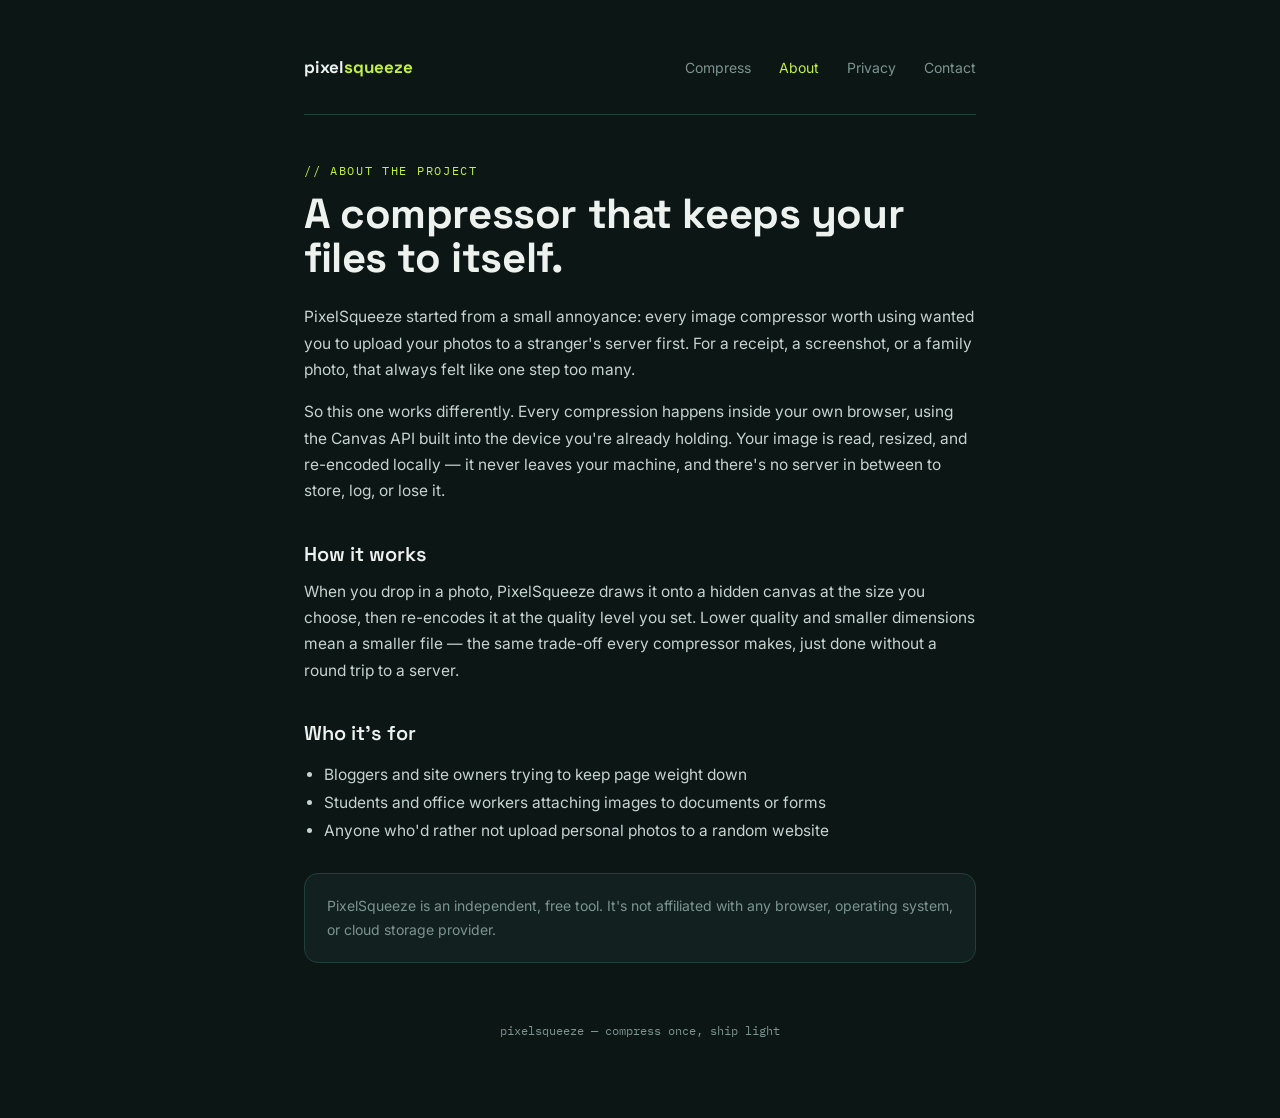
==== about.html @ 94f1001a "Added Google Analytics" ====
<!DOCTYPE html>
<html lang="en">
<head>
<meta charset="UTF-8">
<meta name="viewport" content="width=device-width, initial-scale=1.0">
<title>About — PixelSqueeze</title>
<link rel="preconnect" href="https://fonts.googleapis.com">
<link href="https://fonts.googleapis.com/css2?family=Space+Grotesk:wght@400;500;600;700&family=Inter:wght@400;500;600&family=IBM+Plex+Mono:wght@400;500;600&display=swap" rel="stylesheet">
<style>
  :root{
    --bg:#0b1615; --surface:#12211f; --surface-2:#182b28;
    --border:#22403a; --text:#eef2ee; --muted:#7c9490; --accent:#c4f042;
  }
  *{box-sizing:border-box;}
  body{
    margin:0; background:var(--bg); color:var(--text);
    font-family:'Inter',sans-serif; -webkit-font-smoothing:antialiased;
  }
  ::selection{background:var(--accent);color:#0b1615;}
  .wrap{max-width:720px;margin:0 auto;padding:56px 24px 80px;}
  nav{
    display:flex;justify-content:space-between;align-items:center;
    padding-bottom:36px;margin-bottom:48px;border-bottom:1px solid var(--border);
  }
  .brand{font-family:'Space Grotesk',sans-serif;font-weight:700;font-size:17px;text-decoration:none;color:var(--text);}
  .brand span{color:var(--accent);}
  .nav-links{display:flex;gap:28px;}
  .nav-links a{color:var(--muted);text-decoration:none;font-size:14px;transition:color .15s ease;}
  .nav-links a:hover{color:var(--text);}
  .nav-links a.active{color:var(--accent);}
  .eyebrow{
    font-family:'IBM Plex Mono',monospace;font-size:12px;letter-spacing:.14em;
    text-transform:uppercase;color:var(--accent);margin-bottom:14px;
  }
  h1{
    font-family:'Space Grotesk',sans-serif;font-weight:700;
    font-size:clamp(30px,5vw,42px);line-height:1.05;margin:0 0 24px;letter-spacing:-0.01em;
  }
  h2{
    font-family:'Space Grotesk',sans-serif;font-weight:600;
    font-size:20px;margin:36px 0 12px;
  }
  p{color:#c7d3cf;line-height:1.7;font-size:15.5px;margin:0 0 16px;}
  .card{
    background:var(--surface);border:1px solid var(--border);
    border-radius:14px;padding:20px 22px;margin:28px 0;
  }
  .card p{margin:0;color:var(--muted);font-size:14px;}
  ul{color:#c7d3cf;line-height:1.8;font-size:15.5px;padding-left:20px;}
  footer{
    margin-top:60px;color:var(--muted);font-size:12px;
    font-family:'IBM Plex Mono',monospace;text-align:center;
  }
</style>
</head>
<body>
<div class="wrap">
  <nav>
    <a href="index.html" class="brand">pixel<span>squeeze</span></a>
    <div class="nav-links">
      <a href="index.html">Compress</a>
      <a href="about.html" class="active">About</a>
      <a href="privacy.html">Privacy</a>
      <a href="contact.html">Contact</a>
    </div>
  </nav>

  <div class="eyebrow">// about the project</div>
  <h1>A compressor that keeps your files to itself.</h1>

  <p>PixelSqueeze started from a small annoyance: every image compressor worth using wanted you to upload your photos to a stranger's server first. For a receipt, a screenshot, or a family photo, that always felt like one step too many.</p>

  <p>So this one works differently. Every compression happens inside your own browser, using the Canvas API built into the device you're already holding. Your image is read, resized, and re-encoded locally — it never leaves your machine, and there's no server in between to store, log, or lose it.</p>

  <h2>How it works</h2>
  <p>When you drop in a photo, PixelSqueeze draws it onto a hidden canvas at the size you choose, then re-encodes it at the quality level you set. Lower quality and smaller dimensions mean a smaller file — the same trade-off every compressor makes, just done without a round trip to a server.</p>

  <h2>Who it's for</h2>
  <ul>
    <li>Bloggers and site owners trying to keep page weight down</li>
    <li>Students and office workers attaching images to documents or forms</li>
    <li>Anyone who'd rather not upload personal photos to a random website</li>
  </ul>

  <div class="card">
    <p>PixelSqueeze is an independent, free tool. It's not affiliated with any browser, operating system, or cloud storage provider.</p>
  </div>

  <footer>pixelsqueeze — compress once, ship light</footer>
</div>
</body>
</html>
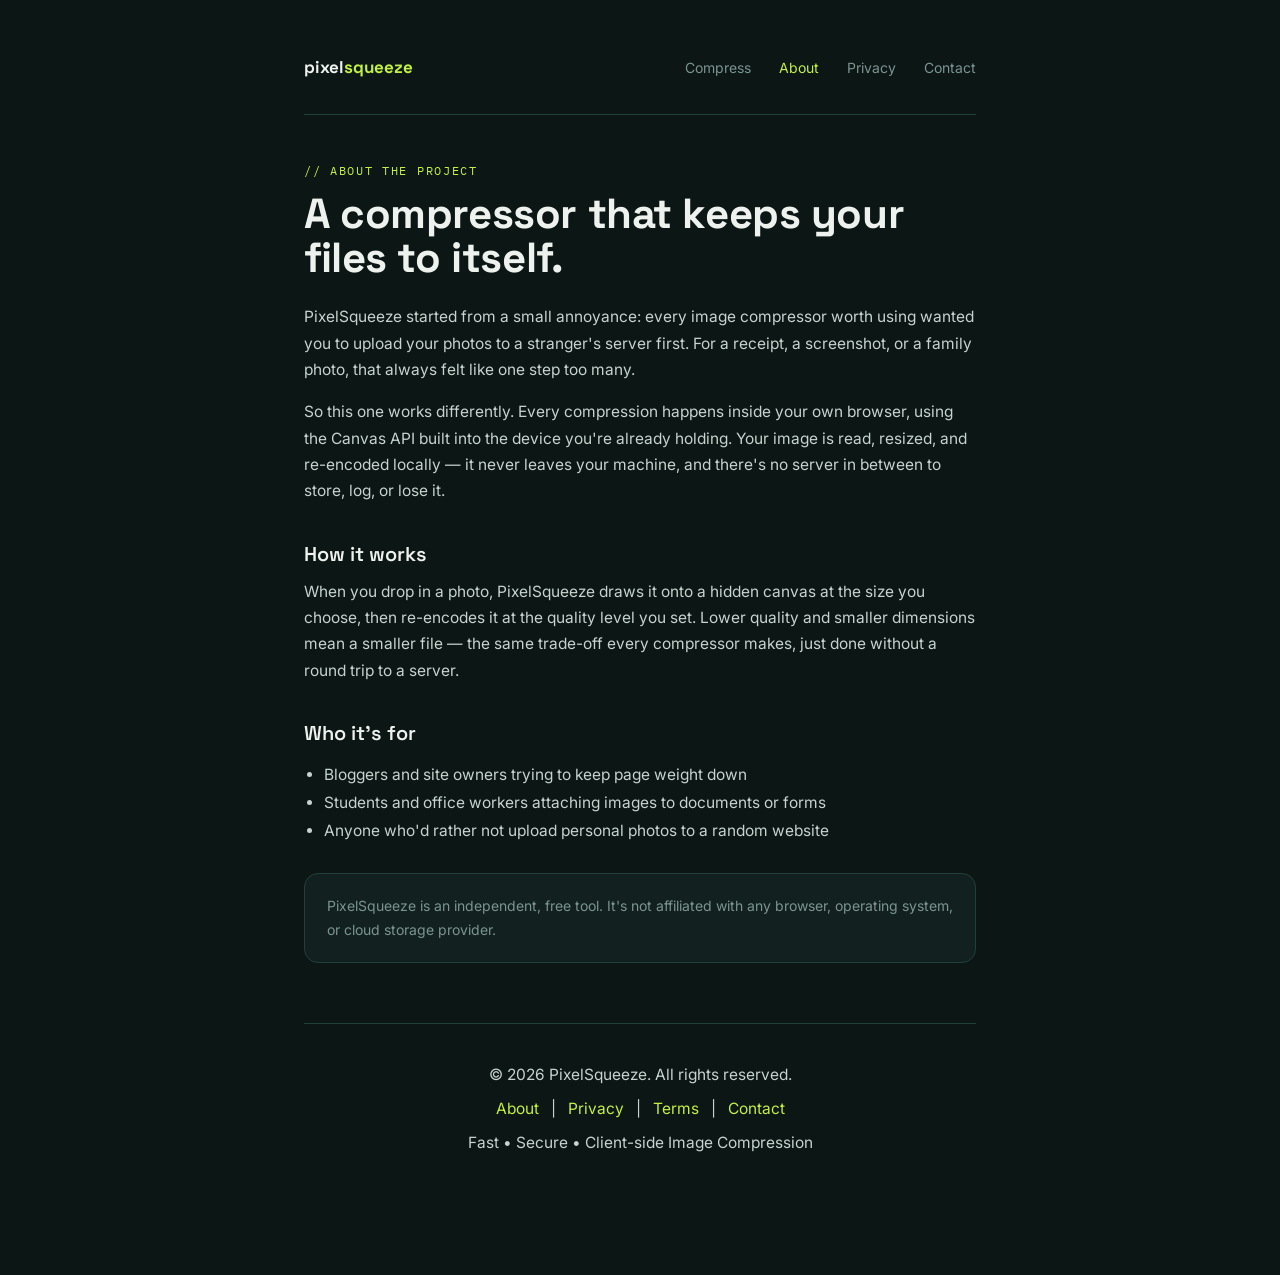
==== commit bcedda95: "Improve About page footer" ====
--- a/about.html
+++ b/about.html
@@ -47,10 +47,33 @@
   }
   .card p{margin:0;color:var(--muted);font-size:14px;}
   ul{color:#c7d3cf;line-height:1.8;font-size:15.5px;padding-left:20px;}
-  footer{
-    margin-top:60px;color:var(--muted);font-size:12px;
-    font-family:'IBM Plex Mono',monospace;text-align:center;
-  }
+  
+   footer{
+  margin-top:60px;
+  padding:30px 20px;
+  border-top:1px solid var(--border);
+  text-align:center;
+  color:var(--muted);
+  font-size:14px;
+  font-family:'Inter',sans-serif;
+  line-height:1.8;
+}
+
+footer p{
+  margin:8px 0;
+}
+
+footer a{
+  color:var(--accent);
+  text-decoration:none;
+  margin:0 8px;
+  transition:color .2s ease;
+}
+
+footer a:hover{
+  color:#ffffff;
+}
+  
 </style>
 </head>
 <body>
@@ -86,7 +109,18 @@
     <p>PixelSqueeze is an independent, free tool. It's not affiliated with any browser, operating system, or cloud storage provider.</p>
   </div>
 
-  <footer>pixelsqueeze — compress once, ship light</footer>
+  <footer>
+  <p>© 2026 PixelSqueeze. All rights reserved.</p>
+
+  <p>
+    <a href="about.html">About</a> |
+    <a href="privacy.html">Privacy</a> |
+    <a href="terms.html">Terms</a> |
+    <a href="contact.html">Contact</a>
+  </p>
+
+  <p>Fast • Secure • Client-side Image Compression</p>
+</footer>
 </div>
 </body>
 </html>
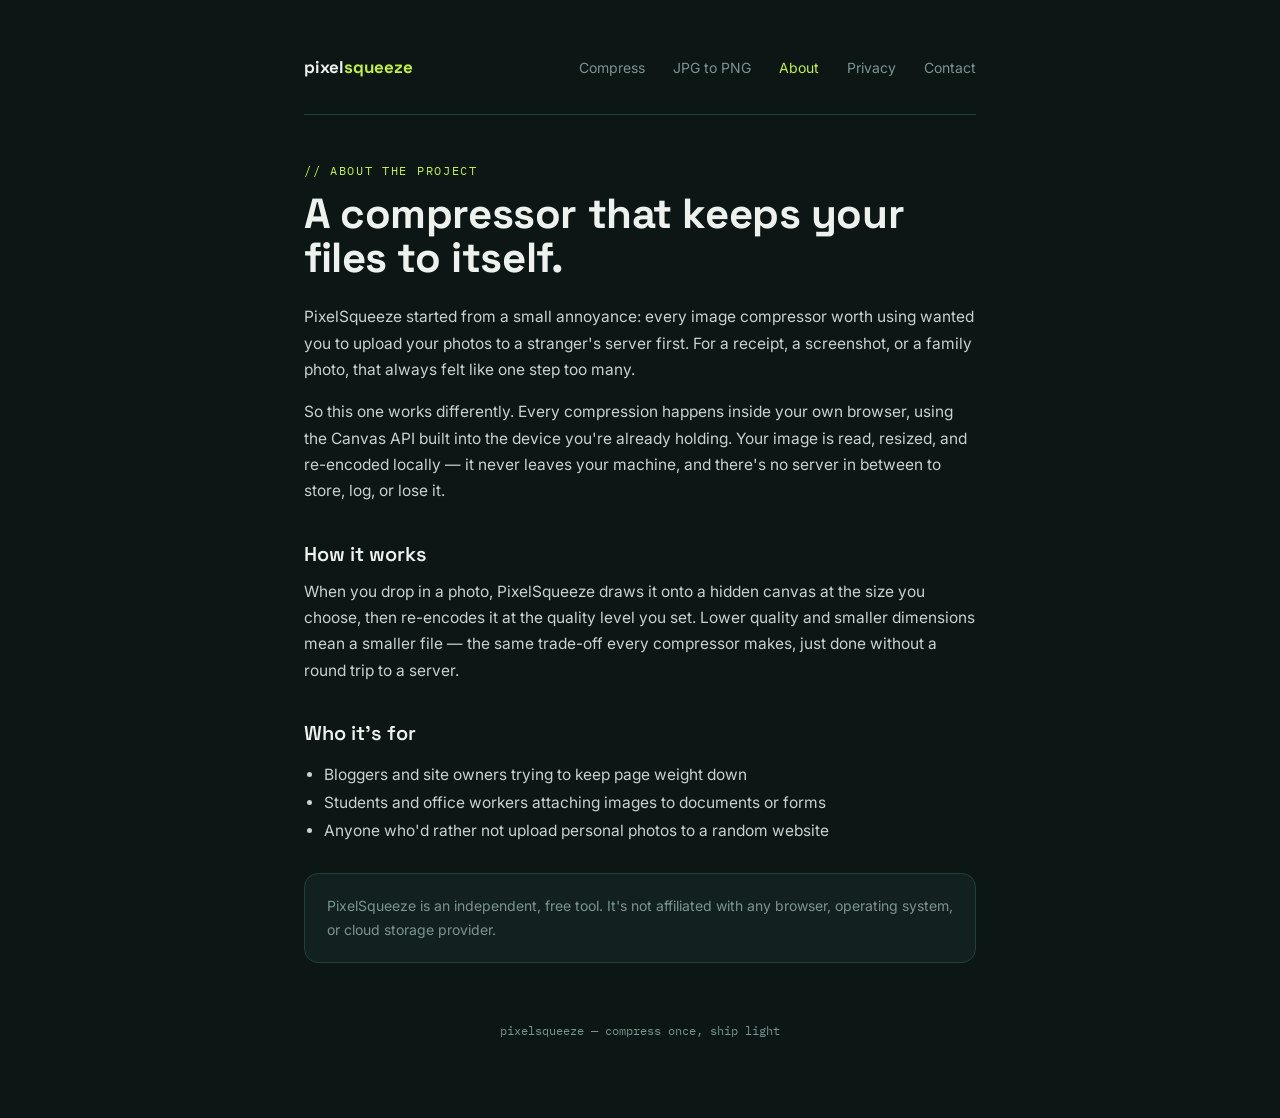
==== commit 14a7c561: "Add JPG to PNG tool" ====
--- a/about.html
+++ b/about.html
@@ -47,33 +47,10 @@
   }
   .card p{margin:0;color:var(--muted);font-size:14px;}
   ul{color:#c7d3cf;line-height:1.8;font-size:15.5px;padding-left:20px;}
-  
-   footer{
-  margin-top:60px;
-  padding:30px 20px;
-  border-top:1px solid var(--border);
-  text-align:center;
-  color:var(--muted);
-  font-size:14px;
-  font-family:'Inter',sans-serif;
-  line-height:1.8;
-}
-
-footer p{
-  margin:8px 0;
-}
-
-footer a{
-  color:var(--accent);
-  text-decoration:none;
-  margin:0 8px;
-  transition:color .2s ease;
-}
-
-footer a:hover{
-  color:#ffffff;
-}
-  
+  footer{
+    margin-top:60px;color:var(--muted);font-size:12px;
+    font-family:'IBM Plex Mono',monospace;text-align:center;
+  }
 </style>
 </head>
 <body>
@@ -82,6 +59,7 @@
     <a href="index.html" class="brand">pixel<span>squeeze</span></a>
     <div class="nav-links">
       <a href="index.html">Compress</a>
+      <a href="jpg-to-png.html">JPG to PNG</a>
       <a href="about.html" class="active">About</a>
       <a href="privacy.html">Privacy</a>
       <a href="contact.html">Contact</a>
@@ -109,18 +87,7 @@
     <p>PixelSqueeze is an independent, free tool. It's not affiliated with any browser, operating system, or cloud storage provider.</p>
   </div>
 
-  <footer>
-  <p>© 2026 PixelSqueeze. All rights reserved.</p>
-
-  <p>
-    <a href="about.html">About</a> |
-    <a href="privacy.html">Privacy</a> |
-    <a href="terms.html">Terms</a> |
-    <a href="contact.html">Contact</a>
-  </p>
-
-  <p>Fast • Secure • Client-side Image Compression</p>
-</footer>
+  <footer>pixelsqueeze — compress once, ship light</footer>
 </div>
 </body>
 </html>
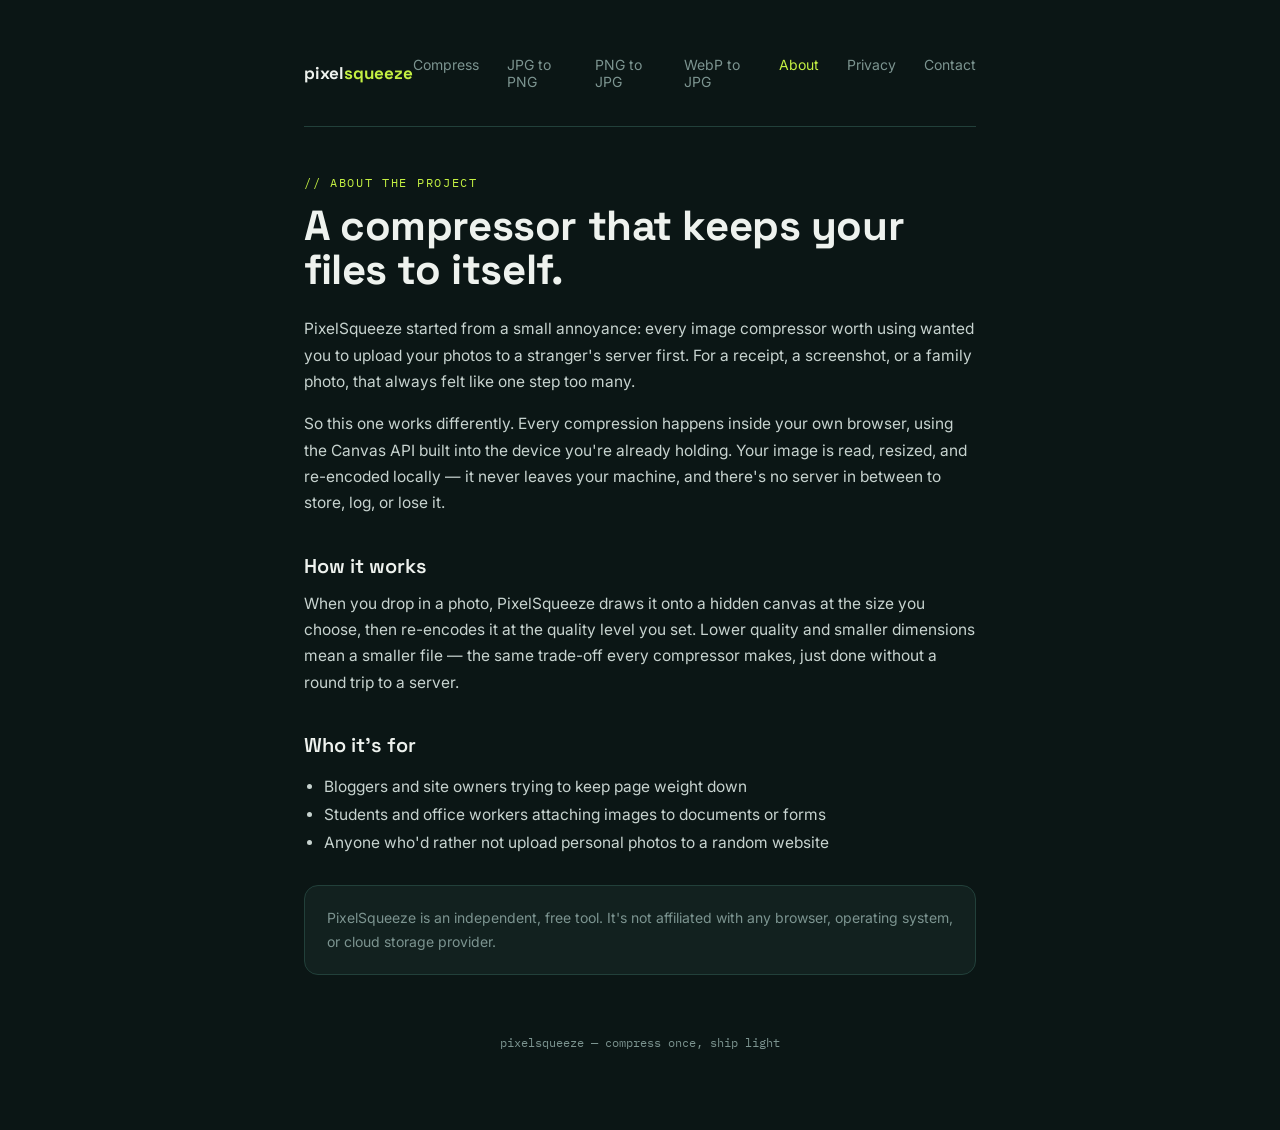
==== commit 4dad441e: "Add new image converter tools" ====
--- a/about.html
+++ b/about.html
@@ -60,6 +60,8 @@
     <div class="nav-links">
       <a href="index.html">Compress</a>
       <a href="jpg-to-png.html">JPG to PNG</a>
+      <a href="png-to-jpg.html">PNG to JPG</a>
+      <a href="webp-to-jpg.html">WebP to JPG</a>
       <a href="about.html" class="active">About</a>
       <a href="privacy.html">Privacy</a>
       <a href="contact.html">Contact</a>
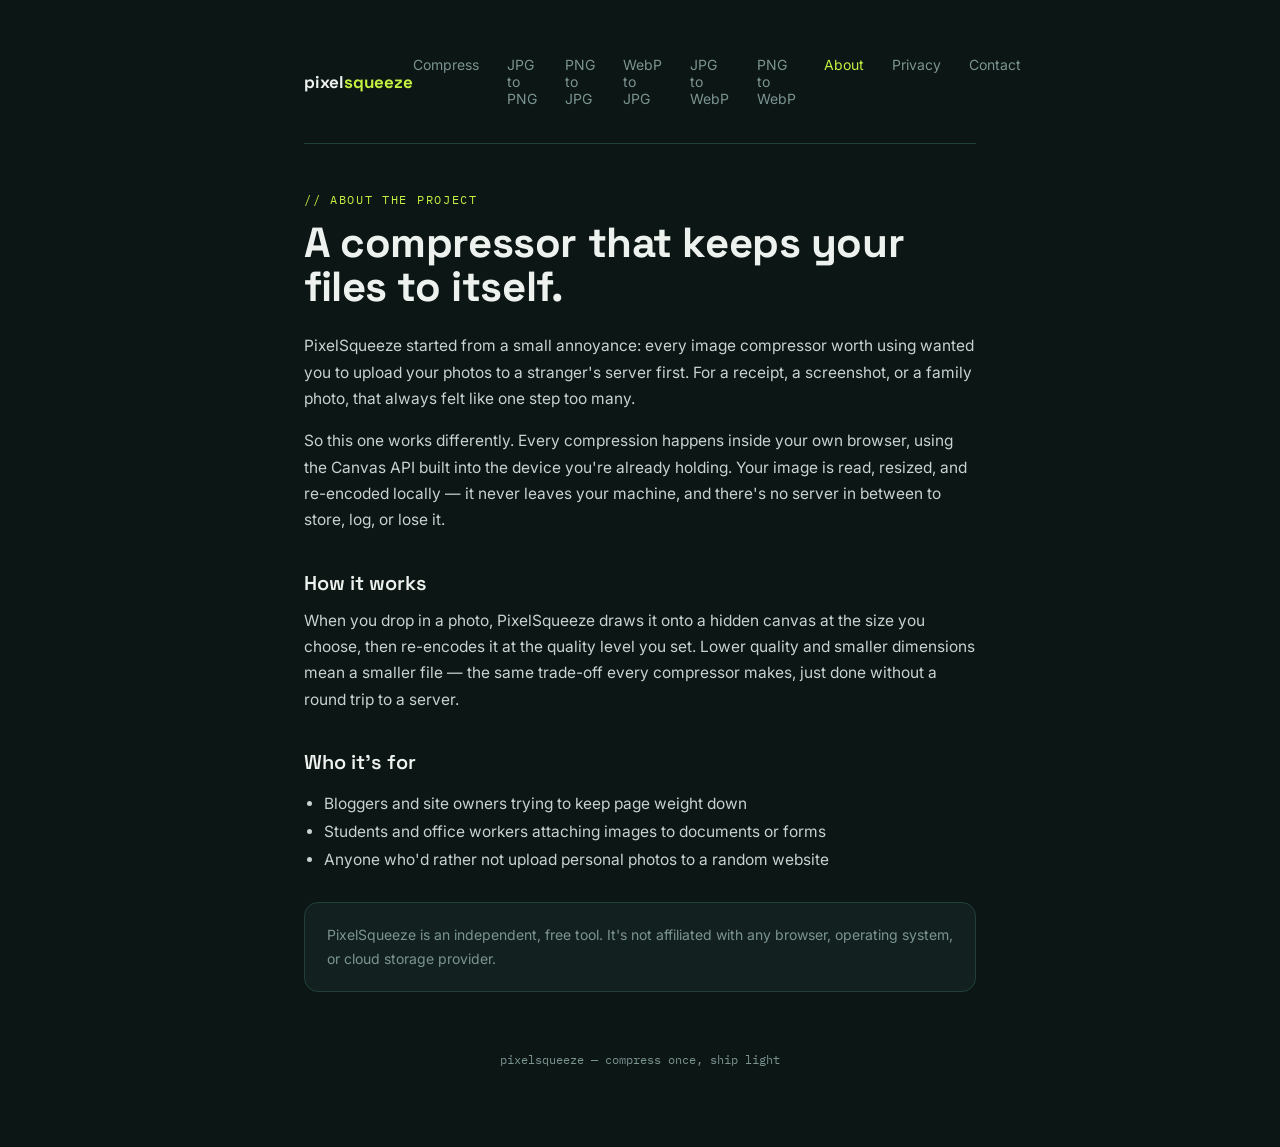
==== commit cafde333: "Add PNG to JPG, WebP to JPG, JPG to WebP and PNG to WebP tools" ====
--- a/about.html
+++ b/about.html
@@ -62,6 +62,8 @@
       <a href="jpg-to-png.html">JPG to PNG</a>
       <a href="png-to-jpg.html">PNG to JPG</a>
       <a href="webp-to-jpg.html">WebP to JPG</a>
+      <a href="jpg-to-webp.html">JPG to WebP</a>
+      <a href="png-to-webp.html">PNG to WebP</a>
       <a href="about.html" class="active">About</a>
       <a href="privacy.html">Privacy</a>
       <a href="contact.html">Contact</a>
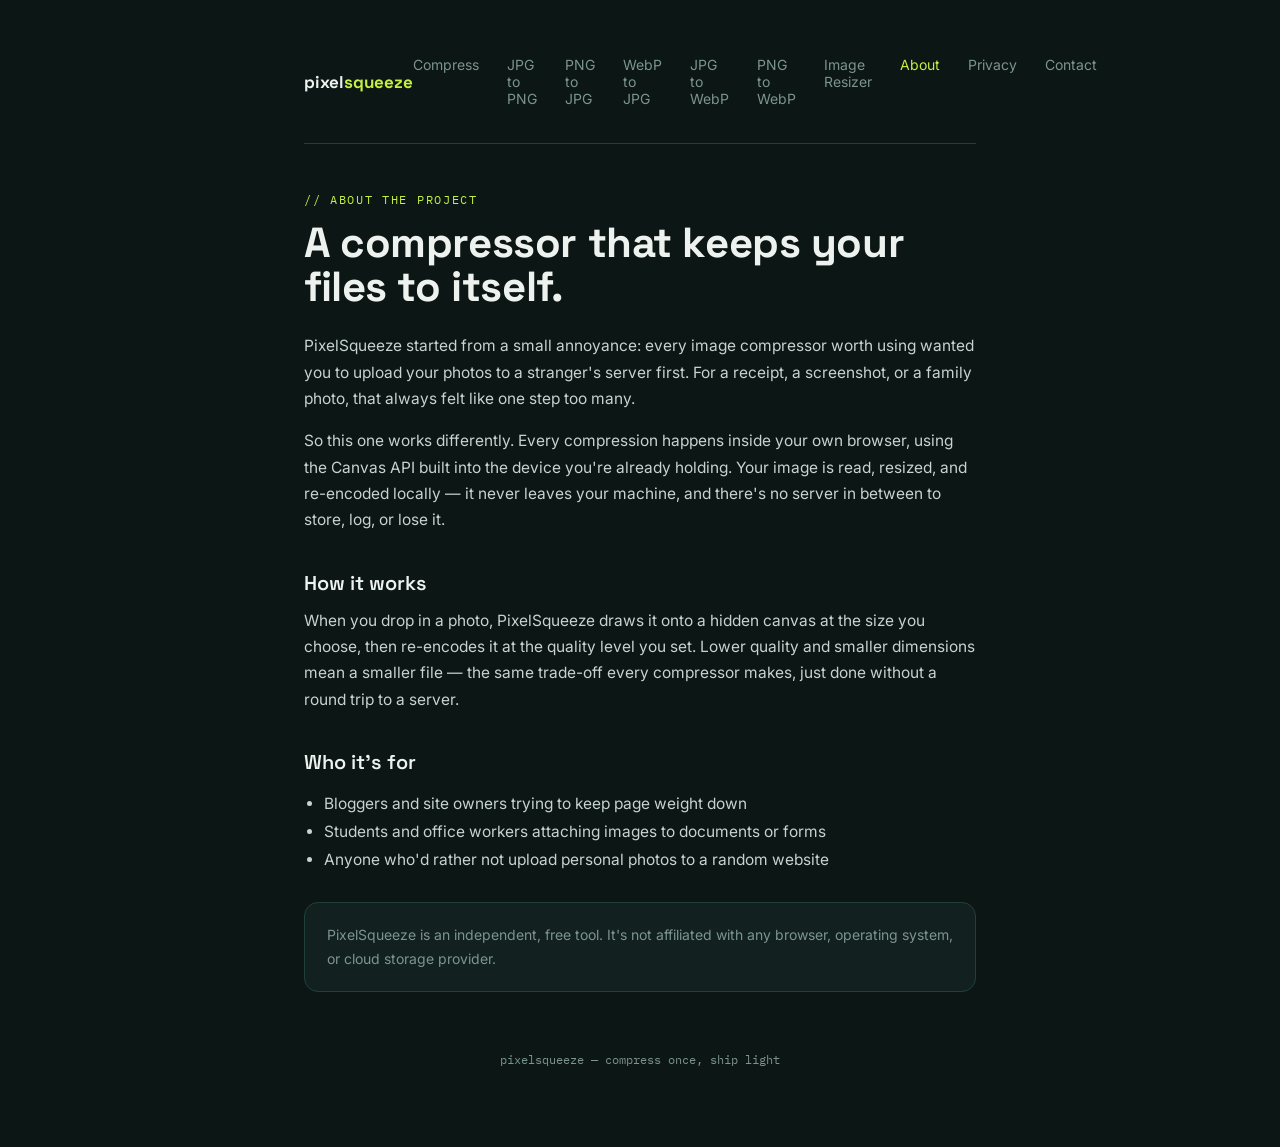
==== commit 53616554: "Add image resizer and improve image tools" ====
--- a/about.html
+++ b/about.html
@@ -64,6 +64,7 @@
       <a href="webp-to-jpg.html">WebP to JPG</a>
       <a href="jpg-to-webp.html">JPG to WebP</a>
       <a href="png-to-webp.html">PNG to WebP</a>
+      <a href="image-resizer.html">Image Resizer</a>
       <a href="about.html" class="active">About</a>
       <a href="privacy.html">Privacy</a>
       <a href="contact.html">Contact</a>
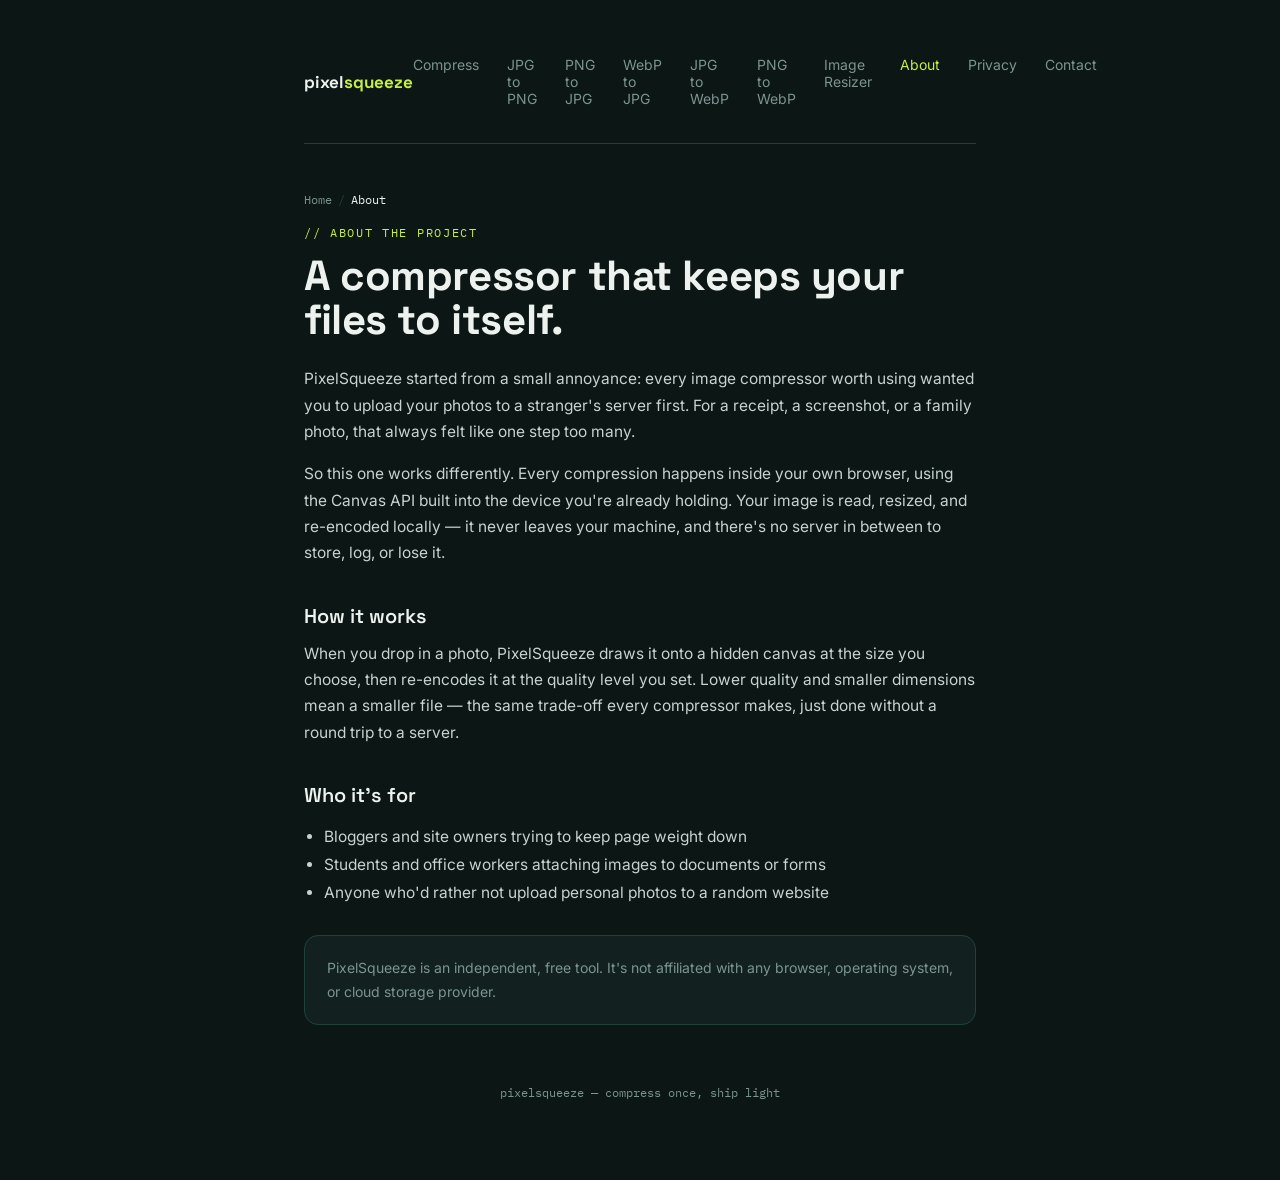
==== commit a611cd20: "SEO optimization for all tool pages" ====
--- a/about.html
+++ b/about.html
@@ -3,9 +3,61 @@
 <head>
 <meta charset="UTF-8">
 <meta name="viewport" content="width=device-width, initial-scale=1.0">
-<title>About — PixelSqueeze</title>
+<title>About PixelSqueeze — Private, Browser-Based Image Tools</title>
+<meta name="description" content="Learn how PixelSqueeze compresses, converts, and resizes images entirely in your browser — no uploads, no servers, no accounts required.">
+<link rel="canonical" href="https://pixelsqueeze.com/about.html">
+
+<!-- Open Graph -->
+<meta property="og:type" content="website">
+<meta property="og:title" content="About PixelSqueeze — Private, Browser-Based Image Tools">
+<meta property="og:description" content="Learn how PixelSqueeze compresses, converts, and resizes images entirely in your browser — no uploads, no servers, no accounts required.">
+<meta property="og:url" content="https://pixelsqueeze.com/about.html">
+<meta property="og:site_name" content="PixelSqueeze">
+
+<!-- Twitter Card -->
+<meta name="twitter:card" content="summary">
+<meta name="twitter:title" content="About PixelSqueeze — Private, Browser-Based Image Tools">
+<meta name="twitter:description" content="Learn how PixelSqueeze compresses, converts, and resizes images entirely in your browser — no uploads, no servers, no accounts required.">
 <link rel="preconnect" href="https://fonts.googleapis.com">
 <link href="https://fonts.googleapis.com/css2?family=Space+Grotesk:wght@400;500;600;700&family=Inter:wght@400;500;600&family=IBM+Plex+Mono:wght@400;500;600&display=swap" rel="stylesheet">
+
+<!-- AboutPage Schema -->
+<script type="application/ld+json">
+{
+  "@context": "https://schema.org",
+  "@type": "AboutPage",
+  "name": "About PixelSqueeze — Private, Browser-Based Image Tools",
+  "url": "https://pixelsqueeze.com/about.html",
+  "description": "Learn how PixelSqueeze compresses, converts, and resizes images entirely in your browser — no uploads, no servers, no accounts required.",
+  "isPartOf": {
+    "@type": "WebSite",
+    "name": "PixelSqueeze",
+    "url": "https://pixelsqueeze.com/index.html"
+  }
+}
+</script>
+
+<!-- Breadcrumb Schema -->
+<script type="application/ld+json">
+{
+  "@context": "https://schema.org",
+  "@type": "BreadcrumbList",
+  "itemListElement": [
+    {
+      "@type": "ListItem",
+      "position": 1,
+      "name": "Home",
+      "item": "https://pixelsqueeze.com/index.html"
+    },
+    {
+      "@type": "ListItem",
+      "position": 2,
+      "name": "About",
+      "item": "https://pixelsqueeze.com/about.html"
+    }
+  ]
+}
+</script>
 <style>
   :root{
     --bg:#0b1615; --surface:#12211f; --surface-2:#182b28;
@@ -51,6 +103,16 @@
     margin-top:60px;color:var(--muted);font-size:12px;
     font-family:'IBM Plex Mono',monospace;text-align:center;
   }
+  .breadcrumb{
+    font-family:'IBM Plex Mono',monospace;
+    font-size:12px;
+    color:var(--muted);
+    margin-bottom:18px;
+  }
+  .breadcrumb a{color:var(--muted);text-decoration:none;}
+  .breadcrumb a:hover{color:var(--accent);}
+  .breadcrumb .sep{margin:0 6px;color:var(--border);}
+  .breadcrumb .current{color:var(--text);}
 </style>
 </head>
 <body>
@@ -70,6 +132,10 @@
       <a href="contact.html">Contact</a>
     </div>
   </nav>
+
+  <div class="breadcrumb">
+    <a href="index.html">Home</a><span class="sep">/</span><span class="current">About</span>
+  </div>
 
   <div class="eyebrow">// about the project</div>
   <h1>A compressor that keeps your files to itself.</h1>
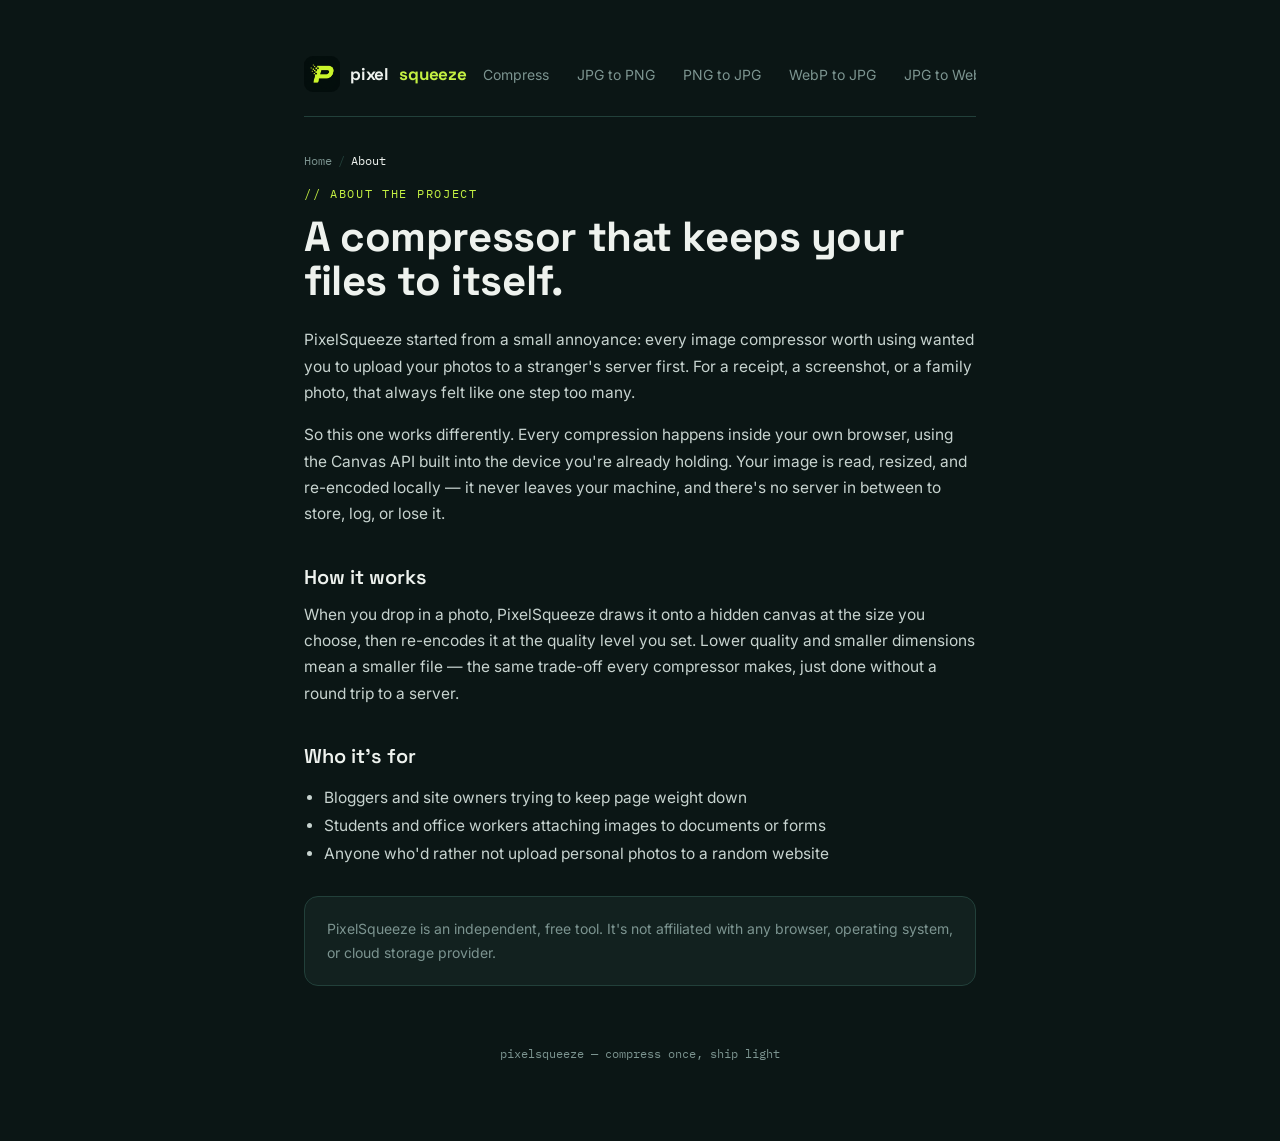
==== commit 16f49815: "Unify header and restore logo on all pages" ====
--- a/about.html
+++ b/about.html
@@ -3,6 +3,7 @@
 <head>
 <meta charset="UTF-8">
 <meta name="viewport" content="width=device-width, initial-scale=1.0">
+<link rel="icon" type="image/png" href="assets/favicon.png">
 <title>About PixelSqueeze — Private, Browser-Based Image Tools</title>
 <meta name="description" content="Learn how PixelSqueeze compresses, converts, and resizes images entirely in your browser — no uploads, no servers, no accounts required.">
 <link rel="canonical" href="https://pixelsqueeze.com/about.html">
@@ -71,15 +72,52 @@
   ::selection{background:var(--accent);color:#0b1615;}
   .wrap{max-width:720px;margin:0 auto;padding:56px 24px 80px;}
   nav{
-    display:flex;justify-content:space-between;align-items:center;
-    padding-bottom:36px;margin-bottom:48px;border-bottom:1px solid var(--border);
-  }
-  .brand{font-family:'Space Grotesk',sans-serif;font-weight:700;font-size:17px;text-decoration:none;color:var(--text);}
+    display:flex;
+    justify-content:space-between;
+    align-items:center;
+    gap:16px;
+    padding-bottom:24px;
+    margin-bottom:36px;
+    border-bottom:1px solid var(--border);
+  }
+  .brand{
+    display:flex;
+    align-items:center;
+    gap:10px;
+    font-family:'Space Grotesk',sans-serif;
+    font-weight:700;
+    font-size:17px;
+    letter-spacing:-0.01em;
+    text-decoration:none;
+    color:var(--text);
+    flex-shrink:0;
+  }
   .brand span{color:var(--accent);}
-  .nav-links{display:flex;gap:28px;}
-  .nav-links a{color:var(--muted);text-decoration:none;font-size:14px;transition:color .15s ease;}
+  .logo-img{
+    height:36px;
+    width:36px;
+    border-radius:9px;
+    display:block;
+    flex-shrink:0;
+  }
+  .nav-links{
+    display:flex;
+    gap:28px;
+    overflow-x:auto;
+    -webkit-overflow-scrolling:touch;
+    scrollbar-width:none;
+  }
+  .nav-links::-webkit-scrollbar{display:none;}
+  .nav-links a{
+    color:var(--muted);
+    text-decoration:none;
+    font-size:14px;
+    white-space:nowrap;
+    flex-shrink:0;
+    transition:color .15s ease;
+  }
   .nav-links a:hover{color:var(--text);}
-  .nav-links a.active{color:var(--accent);}
+  .nav-links a.active{color:var(--accent);font-weight:600;}
   .eyebrow{
     font-family:'IBM Plex Mono',monospace;font-size:12px;letter-spacing:.14em;
     text-transform:uppercase;color:var(--accent);margin-bottom:14px;
@@ -113,12 +151,28 @@
   .breadcrumb a:hover{color:var(--accent);}
   .breadcrumb .sep{margin:0 6px;color:var(--border);}
   .breadcrumb .current{color:var(--text);}
+
+  @media (max-width:640px){
+    nav{
+      flex-wrap:wrap;
+      row-gap:14px;
+      padding-bottom:18px;
+      margin-bottom:28px;
+    }
+    .brand{font-size:16px;}
+    .logo-img{height:32px;width:32px;}
+    .nav-links{
+      width:100%;
+      gap:18px;
+      justify-content:flex-start;
+    }
+  }
 </style>
 </head>
 <body>
 <div class="wrap">
   <nav>
-    <a href="index.html" class="brand">pixel<span>squeeze</span></a>
+    <a href="index.html" class="brand"><img src="assets/logo.png" alt="PixelSqueeze logo" class="logo-img" width="36" height="36">pixel<span>squeeze</span></a>
     <div class="nav-links">
       <a href="index.html">Compress</a>
       <a href="jpg-to-png.html">JPG to PNG</a>
